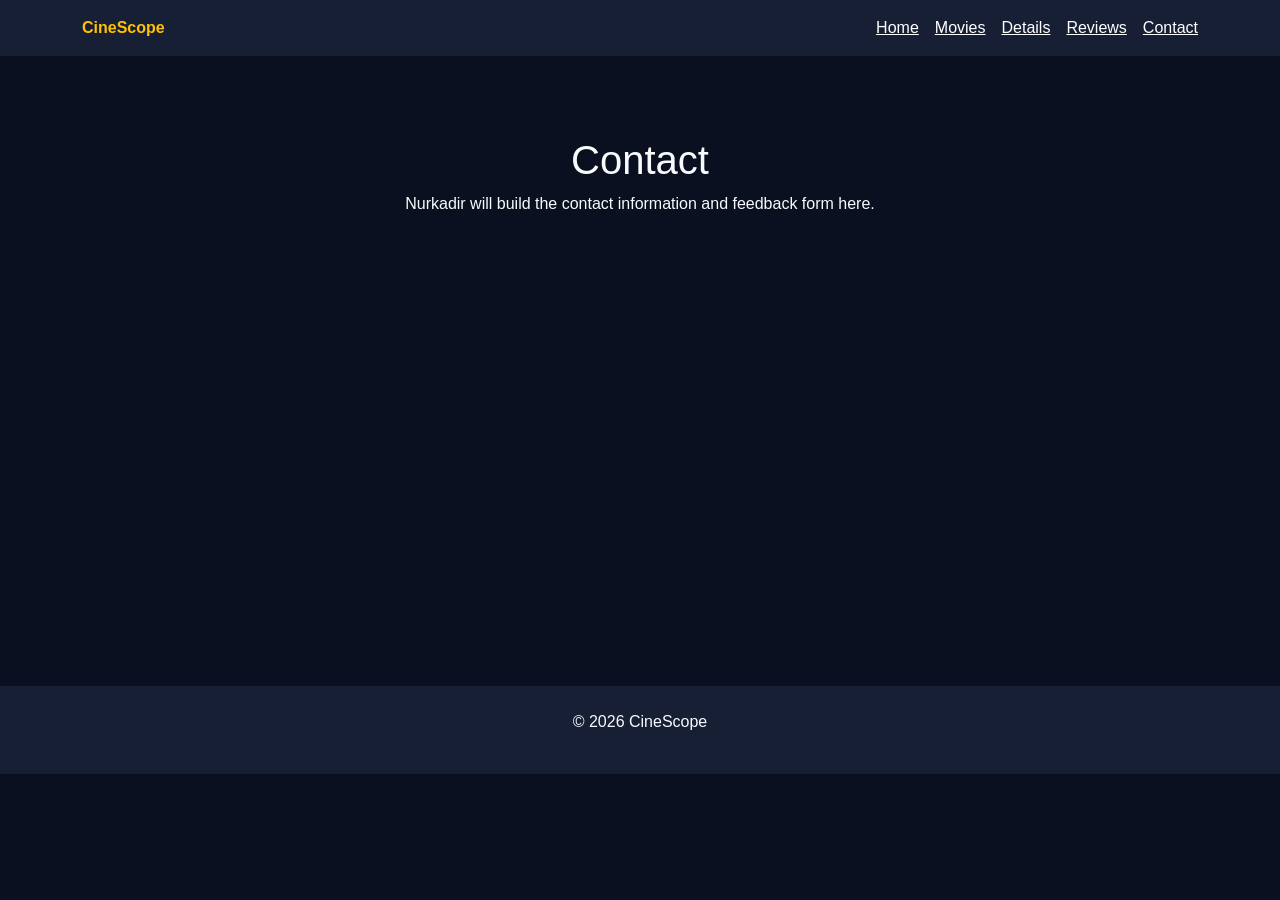
==== contact.html @ edc7028c "Initialize movie midterm project" ====
<!doctype html>
<html lang="en">
<head><meta charset="UTF-8"><meta name="viewport" content="width=device-width, initial-scale=1"><title>CineScope | Contact</title><link href="https://cdn.jsdelivr.net/npm/bootstrap@5.3.3/dist/css/bootstrap.min.css" rel="stylesheet"><link rel="stylesheet" href="css/style.css"><link rel="stylesheet" href="css/nurkadir.css"></head>
<body><header class="site-header"><nav class="site-navigation container py-3" aria-label="Main navigation"><a class="navbar-brand text-warning fw-bold" href="index.html">CineScope</a><div class="d-flex flex-wrap gap-3"><a class="text-white" href="index.html">Home</a><a class="text-white" href="movies.html">Movies</a><a class="text-white" href="movie-details.html">Details</a><a class="text-white" href="reviews.html">Reviews</a><a class="text-white" href="contact.html">Contact</a></div></nav></header><main class="placeholder-page container"><h1>Contact</h1><p>Nurkadir will build the contact information and feedback form here.</p></main><footer class="site-footer py-4"><div class="container text-center"><p>© 2026 CineScope</p></div></footer><script src="https://cdn.jsdelivr.net/npm/bootstrap@5.3.3/dist/js/bootstrap.bundle.min.js"></script></body>
</html>
---- css/style.css ----
:root {
  --color-bg: #0b1020;
  --color-surface: #171f35;
  --color-accent: #f5c518;
  --color-text: #f8fafc;
  --font-size-base: 1rem;
}

* {
  box-sizing: border-box;
}

body {
  margin: 0;
  color: var(--color-text);
  background: var(--color-bg);
  font-family: Arial, sans-serif;
}

main {
  min-height: 70vh;
}

.site-header,
.site-footer {
  background: var(--color-surface);
}

.site-navigation {
  display: flex;
  align-items: center;
  justify-content: space-between;
  gap: 1rem;
}

.placeholder-page {
  padding: 5rem 1rem;
  text-align: center;
}

a:focus-visible,
button:focus-visible,
input:focus-visible,
textarea:focus-visible {
  outline: 3px solid var(--color-accent);
  outline-offset: 3px;
}

@media (max-width: 767.98px) {
  .placeholder-page {
    padding: 3rem 1rem;
  }
}
---- css/nurkadir.css ----
/* Nurkadir: styles for reviews.html and contact.html */
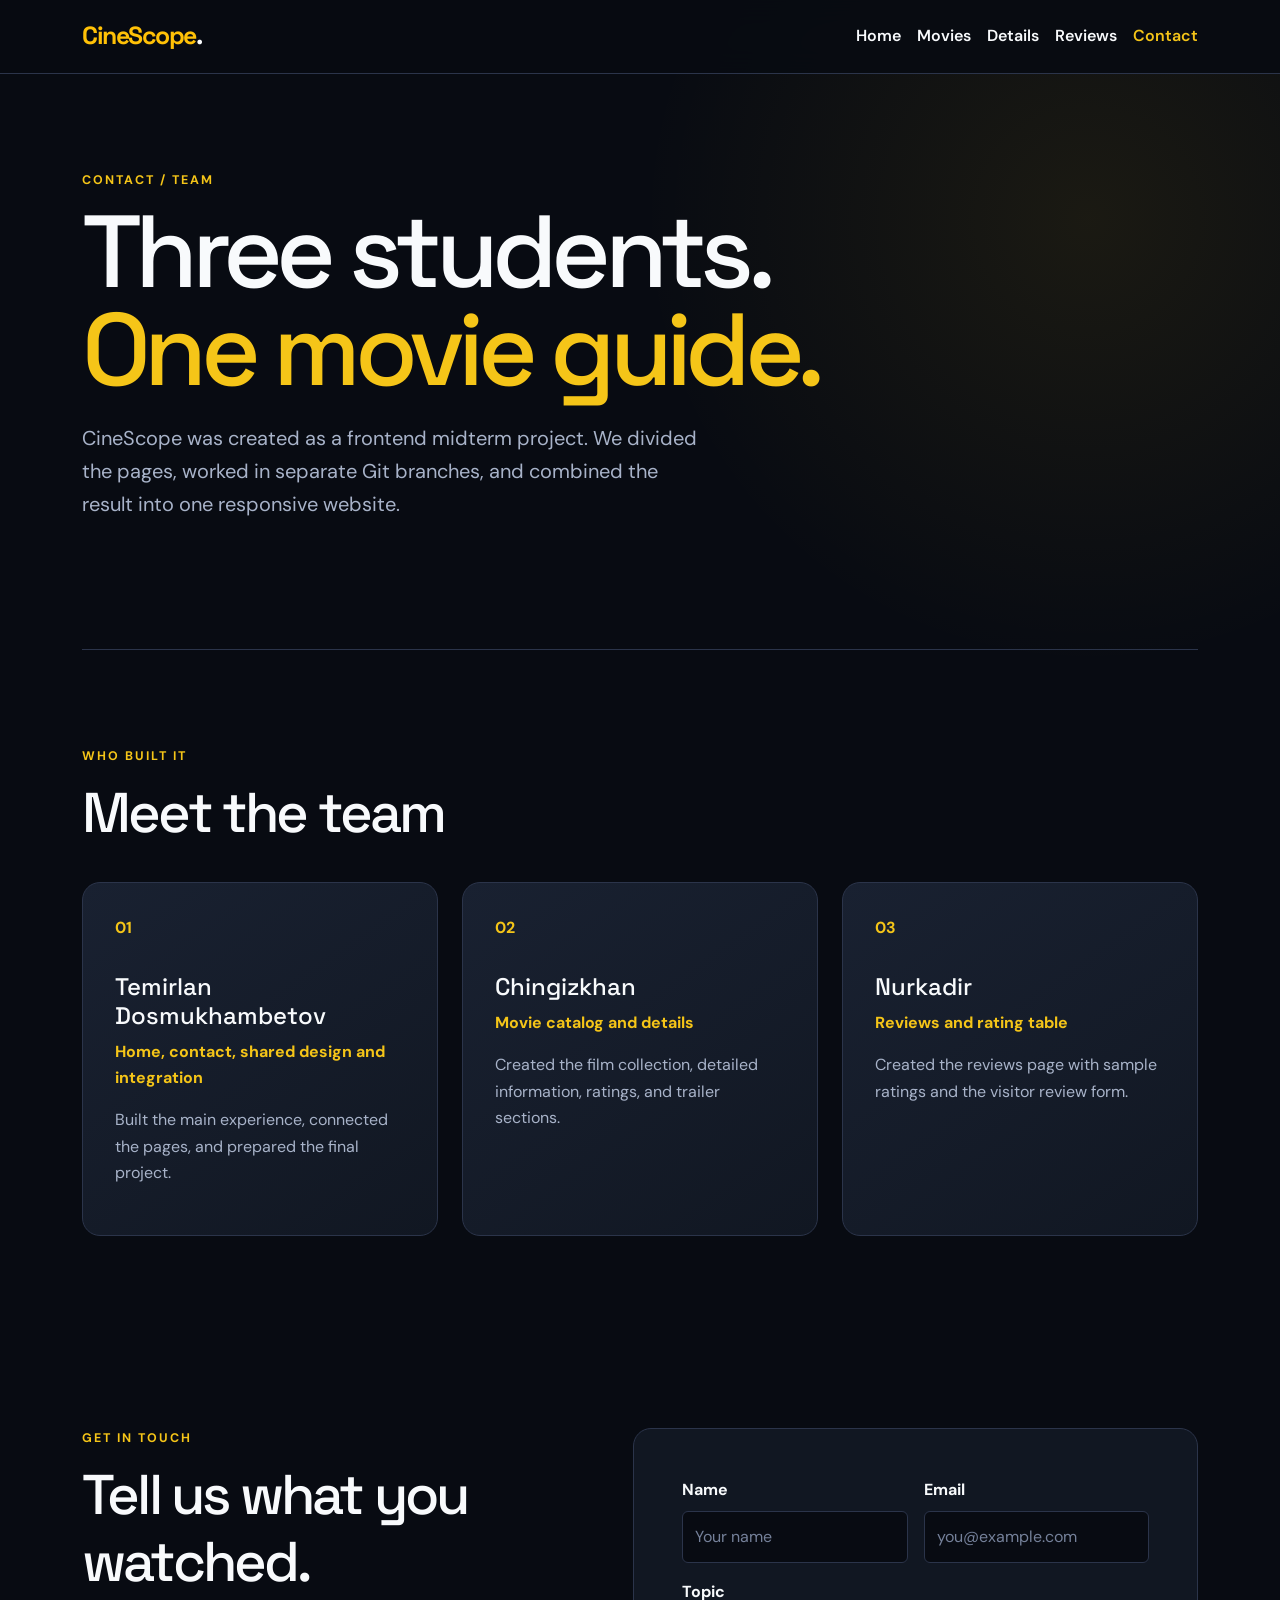
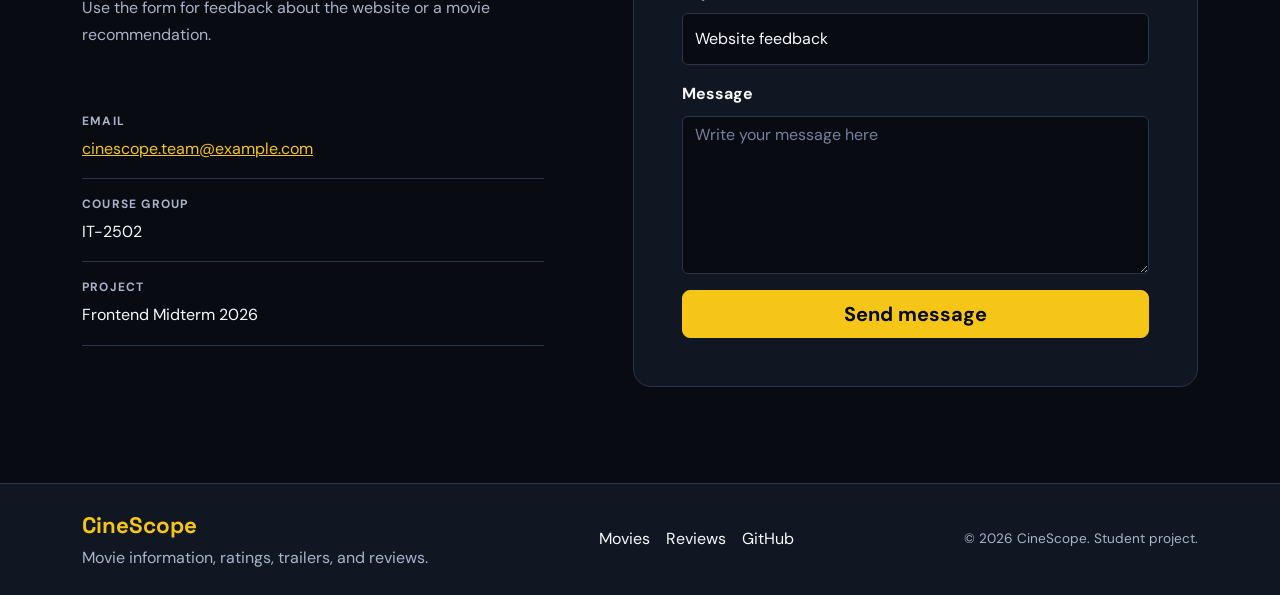
==== commit 8a07fbc6: "Complete Temirlan pages and project documentation" ====
--- a/contact.html
+++ b/contact.html
@@ -1,5 +1,71 @@
 <!doctype html>
 <html lang="en">
-<head><meta charset="UTF-8"><meta name="viewport" content="width=device-width, initial-scale=1"><title>CineScope | Contact</title><link href="https://cdn.jsdelivr.net/npm/bootstrap@5.3.3/dist/css/bootstrap.min.css" rel="stylesheet"><link rel="stylesheet" href="css/style.css"><link rel="stylesheet" href="css/nurkadir.css"></head>
-<body><header class="site-header"><nav class="site-navigation container py-3" aria-label="Main navigation"><a class="navbar-brand text-warning fw-bold" href="index.html">CineScope</a><div class="d-flex flex-wrap gap-3"><a class="text-white" href="index.html">Home</a><a class="text-white" href="movies.html">Movies</a><a class="text-white" href="movie-details.html">Details</a><a class="text-white" href="reviews.html">Reviews</a><a class="text-white" href="contact.html">Contact</a></div></nav></header><main class="placeholder-page container"><h1>Contact</h1><p>Nurkadir will build the contact information and feedback form here.</p></main><footer class="site-footer py-4"><div class="container text-center"><p>© 2026 CineScope</p></div></footer><script src="https://cdn.jsdelivr.net/npm/bootstrap@5.3.3/dist/js/bootstrap.bundle.min.js"></script></body>
+<head>
+  <meta charset="UTF-8">
+  <meta name="viewport" content="width=device-width, initial-scale=1">
+  <meta name="description" content="Meet the CineScope student team and send feedback about the movie website.">
+  <title>CineScope | Contact</title>
+  <link rel="preconnect" href="https://fonts.googleapis.com">
+  <link rel="preconnect" href="https://fonts.gstatic.com" crossorigin>
+  <link href="https://fonts.googleapis.com/css2?family=DM+Sans:wght@400;500;600;700&amp;family=Space+Grotesk:wght@500;600;700&amp;display=swap" rel="stylesheet">
+  <link href="https://cdn.jsdelivr.net/npm/bootstrap@5.3.3/dist/css/bootstrap.min.css" rel="stylesheet">
+  <link rel="stylesheet" href="css/style.css">
+</head>
+<body class="contact-page">
+  <a class="skip-link" href="#main-content">Skip to content</a>
+  <header class="site-header">
+    <nav class="site-navigation container py-3" aria-label="Main navigation">
+      <a class="navbar-brand text-warning fw-bold" href="index.html">CineScope<span class="brand-dot" aria-hidden="true">.</span></a>
+      <div class="nav-links d-flex flex-wrap gap-3">
+        <a href="index.html">Home</a><a href="movies.html">Movies</a><a href="movie-details.html">Details</a><a href="reviews.html">Reviews</a><a href="contact.html" aria-current="page">Contact</a>
+      </div>
+    </nav>
+  </header>
+
+  <main id="main-content" class="contact-main container section-space">
+    <section class="contact-intro">
+      <p class="eyebrow">CONTACT / TEAM</p>
+      <h1>Three students.<br><span>One movie guide.</span></h1>
+      <p>CineScope was created as a frontend midterm project. We divided the pages, worked in separate Git branches, and combined the result into one responsive website.</p>
+    </section>
+
+    <section class="team-section" aria-labelledby="team-title">
+      <div class="section-heading"><div><p class="eyebrow">WHO BUILT IT</p><h2 id="team-title">Meet the team</h2></div></div>
+      <div class="row g-4">
+        <div class="col-12 col-md-6 col-lg-4"><article class="team-card"><span class="member-number">01</span><h3>Temirlan Dosmukhambetov</h3><p class="member-role">Home, contact, shared design and integration</p><p>Built the main experience, connected the pages, and prepared the final project.</p></article></div>
+        <div class="col-12 col-md-6 col-lg-4"><article class="team-card"><span class="member-number">02</span><h3>Chingizkhan</h3><p class="member-role">Movie catalog and details</p><p>Created the film collection, detailed information, ratings, and trailer sections.</p></article></div>
+        <div class="col-12 col-md-6 col-lg-4"><article class="team-card"><span class="member-number">03</span><h3>Nurkadir</h3><p class="member-role">Reviews and rating table</p><p>Created the reviews page with sample ratings and the visitor review form.</p></article></div>
+      </div>
+    </section>
+
+    <section class="contact-layout" aria-labelledby="message-title">
+      <div class="contact-details">
+        <p class="eyebrow">GET IN TOUCH</p><h2 id="message-title">Tell us what you watched.</h2><p>Use the form for feedback about the website or a movie recommendation.</p>
+        <dl class="contact-list">
+          <div><dt>Email</dt><dd><a href="mailto:cinescope.team@example.com">cinescope.team@example.com</a></dd></div>
+          <div><dt>Course group</dt><dd>IT-2502</dd></div>
+          <div><dt>Project</dt><dd>Frontend Midterm 2026</dd></div>
+        </dl>
+      </div>
+
+      <form class="contact-form" action="#" method="post">
+        <div class="row g-3">
+          <div class="col-12 col-md-6"><label class="form-label" for="contact-name">Name</label><input class="form-control" id="contact-name" name="name" type="text" placeholder="Your name" required></div>
+          <div class="col-12 col-md-6"><label class="form-label" for="contact-email">Email</label><input class="form-control" id="contact-email" name="email" type="email" placeholder="you@example.com" required></div>
+          <div class="col-12"><label class="form-label" for="contact-topic">Topic</label><select class="form-select" id="contact-topic" name="topic"><option>Website feedback</option><option>Movie recommendation</option><option>Question for the team</option></select></div>
+          <div class="col-12"><label class="form-label" for="contact-message">Message</label><textarea class="form-control" id="contact-message" name="message" rows="6" placeholder="Write your message here" required></textarea></div>
+          <div class="col-12"><button class="btn btn-warning btn-lg w-100" type="submit">Send message</button></div>
+        </div>
+      </form>
+    </section>
+  </main>
+
+  <footer class="site-footer py-4">
+    <div class="container footer-content">
+      <div><a class="footer-brand" href="index.html">CineScope</a><p class="mb-0">Movie information, ratings, trailers, and reviews.</p></div>
+      <div class="footer-links"><a href="movies.html">Movies</a><a href="reviews.html">Reviews</a><a href="https://github.com/TemirlanDosDos/movie-midterm-2026" target="_blank" rel="noopener noreferrer">GitHub</a></div>
+      <p class="footer-copy mb-0">© 2026 CineScope. Student project.</p>
+    </div>
+  </footer>
+</body>
 </html>
--- a/css/style.css
+++ b/css/style.css
@@ -1,54 +1,353 @@
 :root {
-  --color-bg: #0b1020;
-  --color-surface: #171f35;
+  --color-bg: #080b12;
+  --color-surface: #111722;
+  --color-surface-light: #192131;
   --color-accent: #f5c518;
+  --color-accent-soft: #ffe47d;
   --color-text: #f8fafc;
+  --color-muted: #a8b3c9;
+  --color-border: #2b344a;
   --font-size-base: 1rem;
-}
-
-* {
-  box-sizing: border-box;
-}
+  --page-radius: 18px;
+}
+
+* { box-sizing: border-box; }
+html { scroll-behavior: smooth; }
 
 body {
   margin: 0;
-  color: var(--color-text);
-  background: var(--color-bg);
-  font-family: Arial, sans-serif;
-}
-
-main {
-  min-height: 70vh;
-}
-
-.site-header,
-.site-footer {
-  background: var(--color-surface);
+  min-width: 320px;
+  color: var(--color-text);
+  background: radial-gradient(circle at 85% 10%, rgba(245, 197, 24, .08), transparent 28rem), var(--color-bg);
+  font-family: "DM Sans", Arial, sans-serif;
+  font-size: var(--font-size-base);
+  line-height: 1.65;
+}
+
+main { min-height: 70vh; }
+h1, h2, h3, .navbar-brand, .footer-brand { font-family: "Space Grotesk", Arial, sans-serif; }
+a { color: inherit; }
+img { max-width: 100%; }
+
+.site-header {
+  position: sticky;
+  top: 0;
+  z-index: 1000;
+  background: rgba(8, 11, 18, .92);
+  border-bottom: 1px solid var(--color-border);
+  backdrop-filter: blur(14px);
 }
 
 .site-navigation {
   display: flex;
   align-items: center;
   justify-content: space-between;
-  gap: 1rem;
-}
-
-.placeholder-page {
-  padding: 5rem 1rem;
-  text-align: center;
-}
+  gap: 1.5rem;
+}
+
+.navbar-brand {
+  font-size: 1.55rem;
+  letter-spacing: -.06em;
+  text-decoration: none;
+}
+
+.brand-dot { color: var(--color-text); }
+
+.site-navigation a:not(.navbar-brand) {
+  color: var(--color-text);
+  text-decoration: none;
+  font-weight: 600;
+  transition: color .2s ease;
+}
+
+.site-navigation a:hover,
+.site-navigation a[aria-current="page"] { color: var(--color-accent); }
+
+.skip-link {
+  position: fixed;
+  top: -80px;
+  left: 1rem;
+  z-index: 2000;
+  padding: .7rem 1rem;
+  color: #080b12;
+  background: var(--color-accent);
+  border-radius: .5rem;
+  font-weight: 700;
+  transition: top .2s ease;
+}
+
+.skip-link:focus { top: 1rem; }
 
 a:focus-visible,
 button:focus-visible,
 input:focus-visible,
+select:focus-visible,
 textarea:focus-visible {
   outline: 3px solid var(--color-accent);
-  outline-offset: 3px;
+  outline-offset: 4px;
+}
+
+.eyebrow {
+  margin-bottom: .8rem;
+  color: var(--color-accent);
+  font-size: .78rem;
+  font-weight: 700;
+  letter-spacing: .16em;
+}
+
+.section-space { padding-top: 6rem; padding-bottom: 6rem; }
+.hero { padding-top: 5rem; padding-bottom: 5rem; }
+
+.hero h1,
+.contact-intro h1 {
+  max-width: 760px;
+  margin-bottom: 1.5rem;
+  font-size: clamp(3rem, 8vw, 6.5rem);
+  line-height: .95;
+  letter-spacing: -.065em;
+}
+
+.hero-description,
+.contact-intro > p:last-child {
+  max-width: 630px;
+  margin-bottom: 2rem;
+  color: var(--color-muted);
+  font-size: clamp(1.05rem, 2vw, 1.25rem);
+}
+
+.btn-warning {
+  color: #080b12;
+  background: var(--color-accent);
+  border-color: var(--color-accent);
+  font-weight: 700;
+}
+
+.btn-warning:hover { color: #080b12; background: var(--color-accent-soft); border-color: var(--color-accent-soft); }
+
+.hero-facts {
+  display: flex;
+  flex-wrap: wrap;
+  gap: 2rem;
+  margin: 3rem 0 0;
+  padding: 0;
+  list-style: none;
+}
+
+.hero-facts li { display: grid; gap: .1rem; }
+.hero-facts strong { color: var(--color-accent); font-family: "Space Grotesk", Arial, sans-serif; font-size: 1.8rem; }
+.hero-facts span { color: var(--color-muted); font-size: .82rem; text-transform: uppercase; letter-spacing: .08em; }
+
+.poster-stage { position: relative; min-height: 590px; overflow: hidden; border-radius: var(--page-radius); }
+
+.poster {
+  position: absolute;
+  width: min(54%, 310px);
+  aspect-ratio: 2 / 3;
+  object-fit: cover;
+  border: 1px solid rgba(255, 255, 255, .2);
+  border-radius: var(--page-radius);
+  box-shadow: 0 30px 70px rgba(0, 0, 0, .55);
+}
+
+.poster-main { top: 0; left: 50%; z-index: 3; transform: translateX(-50%); }
+.poster-left { top: 5rem; left: 0; z-index: 1; transform: rotate(-8deg); }
+.poster-right { top: 5rem; right: 0; z-index: 2; transform: rotate(8deg); }
+
+.poster-label {
+  position: absolute;
+  right: 0;
+  bottom: 0;
+  z-index: 5;
+  padding: .65rem .9rem;
+  color: #080b12;
+  background: var(--color-accent);
+  border-radius: 999px;
+  font-size: .75rem;
+  font-weight: 800;
+  letter-spacing: .1em;
+}
+
+.featured-section {
+  background: var(--color-surface);
+  border-top: 1px solid var(--color-border);
+  border-bottom: 1px solid var(--color-border);
+}
+
+.section-heading {
+  display: flex;
+  align-items: end;
+  justify-content: space-between;
+  gap: 1rem;
+  margin-bottom: 2.2rem;
+}
+
+.section-heading h2,
+.community-panel h2,
+.contact-layout h2 {
+  margin: 0;
+  font-size: clamp(2rem, 5vw, 3.5rem);
+  letter-spacing: -.05em;
+}
+
+.text-link { color: var(--color-accent); font-weight: 700; text-decoration: none; }
+
+.feature-card {
+  position: relative;
+  height: 100%;
+  overflow: hidden;
+  background: var(--color-bg);
+  border: 1px solid var(--color-border);
+  border-radius: var(--page-radius);
+  transition: transform .25s ease, border-color .25s ease;
+}
+
+.feature-card:hover { transform: translateY(-8px); border-color: var(--color-accent); }
+.feature-card img { width: 100%; aspect-ratio: 16 / 10; object-fit: cover; object-position: center 24%; }
+.feature-card-body { position: relative; padding: 1.5rem; }
+.feature-card h3 { margin-bottom: 1rem; font-size: 1.75rem; }
+.feature-card a { color: var(--color-accent); font-weight: 700; text-decoration: none; }
+
+.score {
+  position: absolute;
+  top: -1.2rem;
+  right: 1rem;
+  padding: .45rem .7rem;
+  color: #080b12;
+  background: var(--color-accent);
+  border-radius: 999px;
+  font-weight: 800;
+}
+
+.movie-year { margin-bottom: .4rem; color: var(--color-muted); font-size: .75rem; letter-spacing: .1em; }
+
+.genre-grid {
+  display: grid;
+  grid-template-columns: repeat(2, minmax(0, 1fr));
+  border-top: 1px solid var(--color-border);
+  border-left: 1px solid var(--color-border);
+}
+
+.genre-grid a {
+  display: flex;
+  justify-content: space-between;
+  padding: 2rem;
+  color: var(--color-text);
+  border-right: 1px solid var(--color-border);
+  border-bottom: 1px solid var(--color-border);
+  font-family: "Space Grotesk", Arial, sans-serif;
+  font-size: clamp(1.25rem, 3vw, 2rem);
+  text-decoration: none;
+  transition: color .2s ease, background-color .2s ease;
+}
+
+.genre-grid a:hover { color: #080b12; background: var(--color-accent); }
+.genre-grid span { font-size: .8rem; }
+
+.community-panel {
+  display: flex;
+  align-items: center;
+  justify-content: space-between;
+  gap: 2rem;
+  padding: clamp(2rem, 6vw, 4rem);
+  background: linear-gradient(135deg, #171f35, #0f1420);
+  border: 1px solid var(--color-border);
+  border-radius: var(--page-radius);
+}
+
+.community-panel p:not(.eyebrow) { max-width: 620px; margin: 1rem 0 0; color: var(--color-muted); }
+
+.site-footer { color: var(--color-muted); background: var(--color-surface); border-top: 1px solid var(--color-border); }
+
+.footer-content {
+  display: flex;
+  align-items: center;
+  justify-content: space-between;
+  flex-wrap: wrap;
+  gap: 1.25rem 2rem;
+}
+
+.footer-brand { color: var(--color-accent); font-size: 1.4rem; font-weight: 700; text-decoration: none; }
+.footer-links { display: flex; flex-wrap: wrap; gap: 1rem; }
+.footer-links a { color: var(--color-text); text-decoration: none; }
+.footer-links a:hover { color: var(--color-accent); }
+.footer-copy { font-size: .85rem; }
+
+.contact-main { padding-bottom: 6rem; }
+.contact-intro { padding-bottom: 6rem; border-bottom: 1px solid var(--color-border); }
+.contact-intro h1 span { color: var(--color-accent); }
+.team-section { padding: 6rem 0; }
+
+.team-card {
+  position: relative;
+  height: 100%;
+  padding: 2rem;
+  background: var(--color-surface);
+  border: 1px solid var(--color-border);
+  border-radius: var(--page-radius);
+}
+
+.team-card:nth-child(odd) { background: linear-gradient(145deg, var(--color-surface-light), var(--color-surface)); }
+.team-card h3 { margin: 2rem 0 .5rem; font-size: 1.5rem; }
+.member-number, .member-role { color: var(--color-accent); font-weight: 700; }
+.team-card p:last-child { color: var(--color-muted); }
+
+.contact-layout {
+  display: grid;
+  grid-template-columns: minmax(0, .9fr) minmax(0, 1.1fr);
+  gap: clamp(2rem, 7vw, 6rem);
+  padding-top: 6rem;
+}
+
+.contact-details > p:not(.eyebrow) { color: var(--color-muted); }
+.contact-list { margin-top: 3rem; }
+.contact-list div { padding: 1rem 0; border-bottom: 1px solid var(--color-border); }
+.contact-list dt { color: var(--color-muted); font-size: .75rem; text-transform: uppercase; letter-spacing: .1em; }
+.contact-list dd { margin: .25rem 0 0; }
+.contact-list a { color: var(--color-accent); }
+
+.contact-form {
+  padding: clamp(1.5rem, 5vw, 3rem);
+  background: var(--color-surface);
+  border: 1px solid var(--color-border);
+  border-radius: var(--page-radius);
+}
+
+.form-label { font-weight: 700; }
+
+.form-control,
+.form-select {
+  min-height: 3.25rem;
+  color: var(--color-text);
+  background: var(--color-bg);
+  border: 1px solid var(--color-border);
+}
+
+.form-control::placeholder { color: #75819a; }
+
+.form-control:focus,
+.form-select:focus {
+  color: var(--color-text);
+  background: var(--color-bg);
+  border-color: var(--color-accent);
+  box-shadow: 0 0 0 .25rem rgba(245, 197, 24, .15);
+}
+
+@media (max-width: 991.98px) {
+  .hero { padding-top: 4rem; }
+  .poster-stage { min-height: 520px; }
+  .contact-layout { grid-template-columns: 1fr; }
 }
 
 @media (max-width: 767.98px) {
-  .placeholder-page {
-    padding: 3rem 1rem;
-  }
-}
-
+  .section-space, .team-section, .contact-layout { padding-top: 4rem; padding-bottom: 4rem; }
+  .site-navigation { align-items: flex-start; flex-direction: column; }
+  .nav-links { width: 100%; gap: .75rem 1rem !important; }
+  .hero { padding-top: 3rem; padding-bottom: 3rem; }
+  .hero h1, .contact-intro h1 { font-size: clamp(2.8rem, 16vw, 4.6rem); }
+  .poster-stage { min-height: 420px; }
+  .poster { width: 52%; }
+  .poster-left, .poster-right { top: 3.5rem; }
+  .section-heading, .community-panel, .footer-content { align-items: flex-start; flex-direction: column; }
+  .genre-grid { grid-template-columns: 1fr; }
+  .contact-intro { padding-bottom: 4rem; }
+}
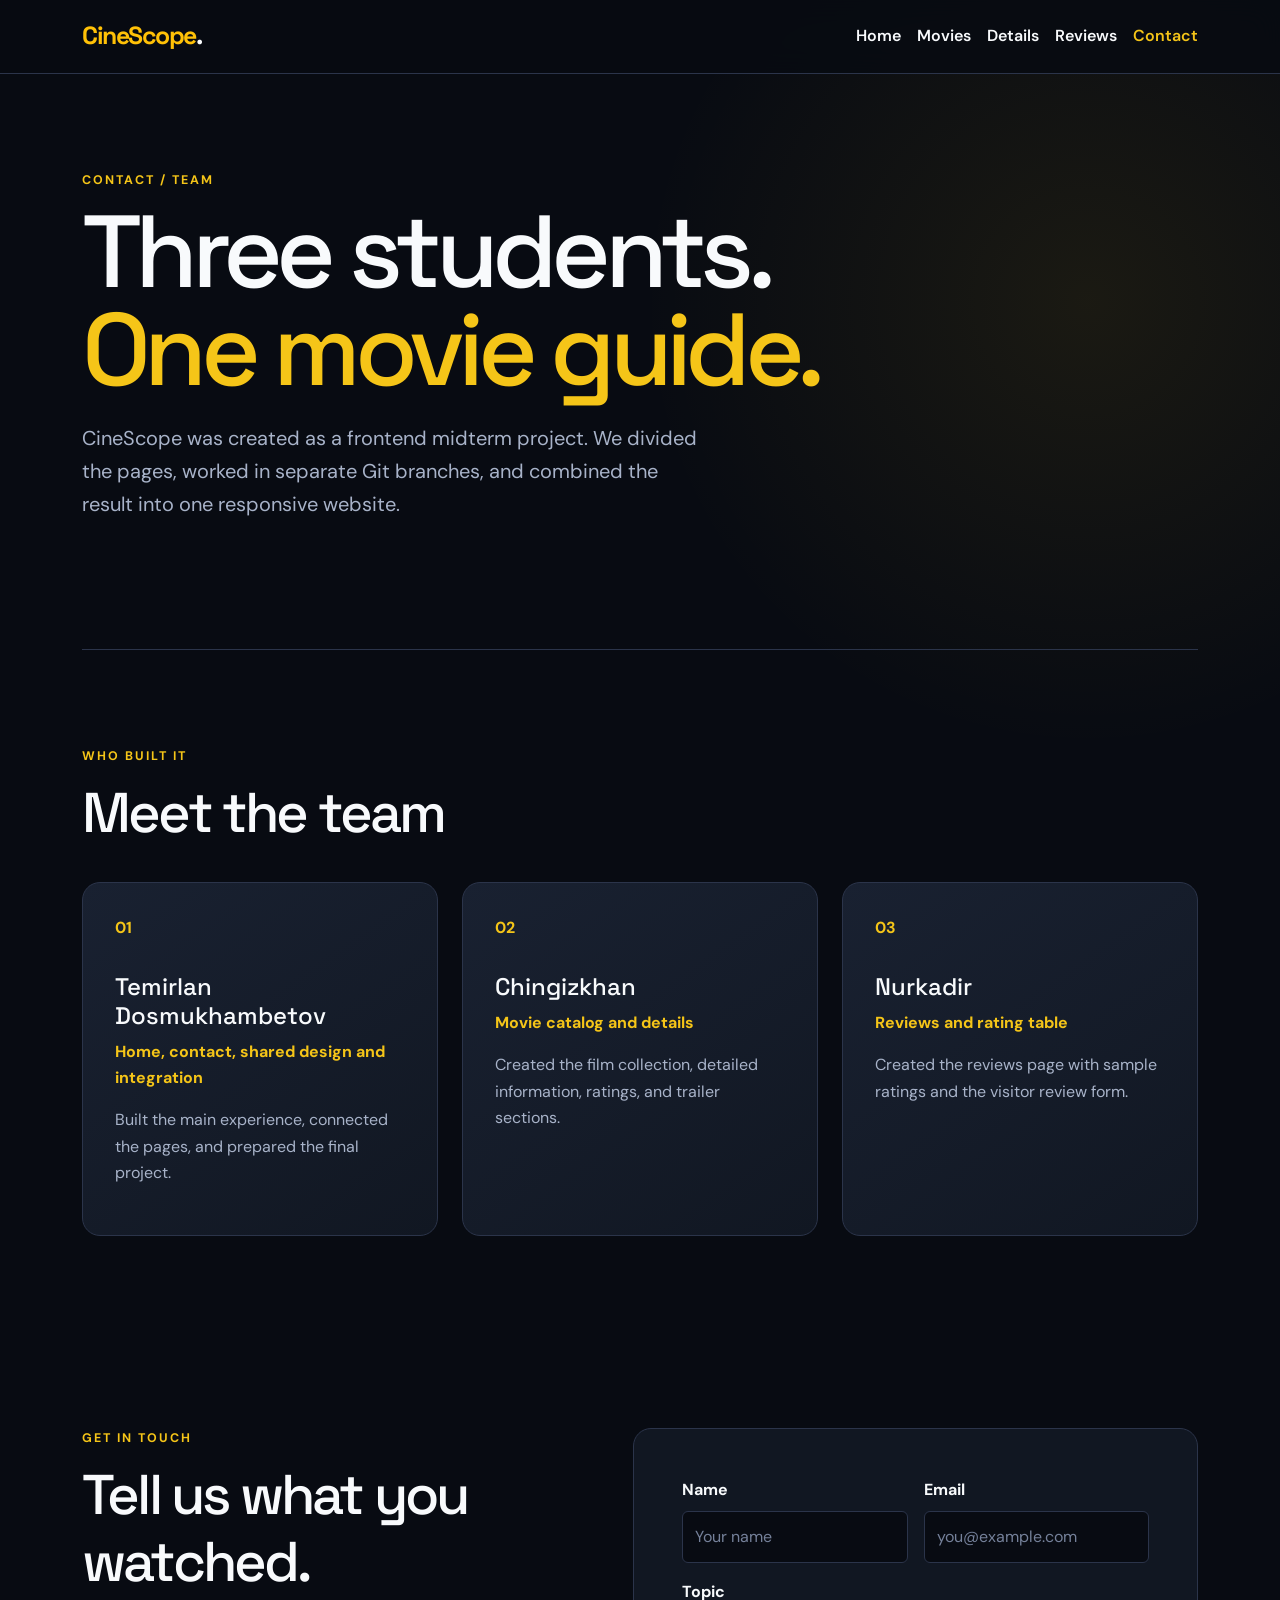
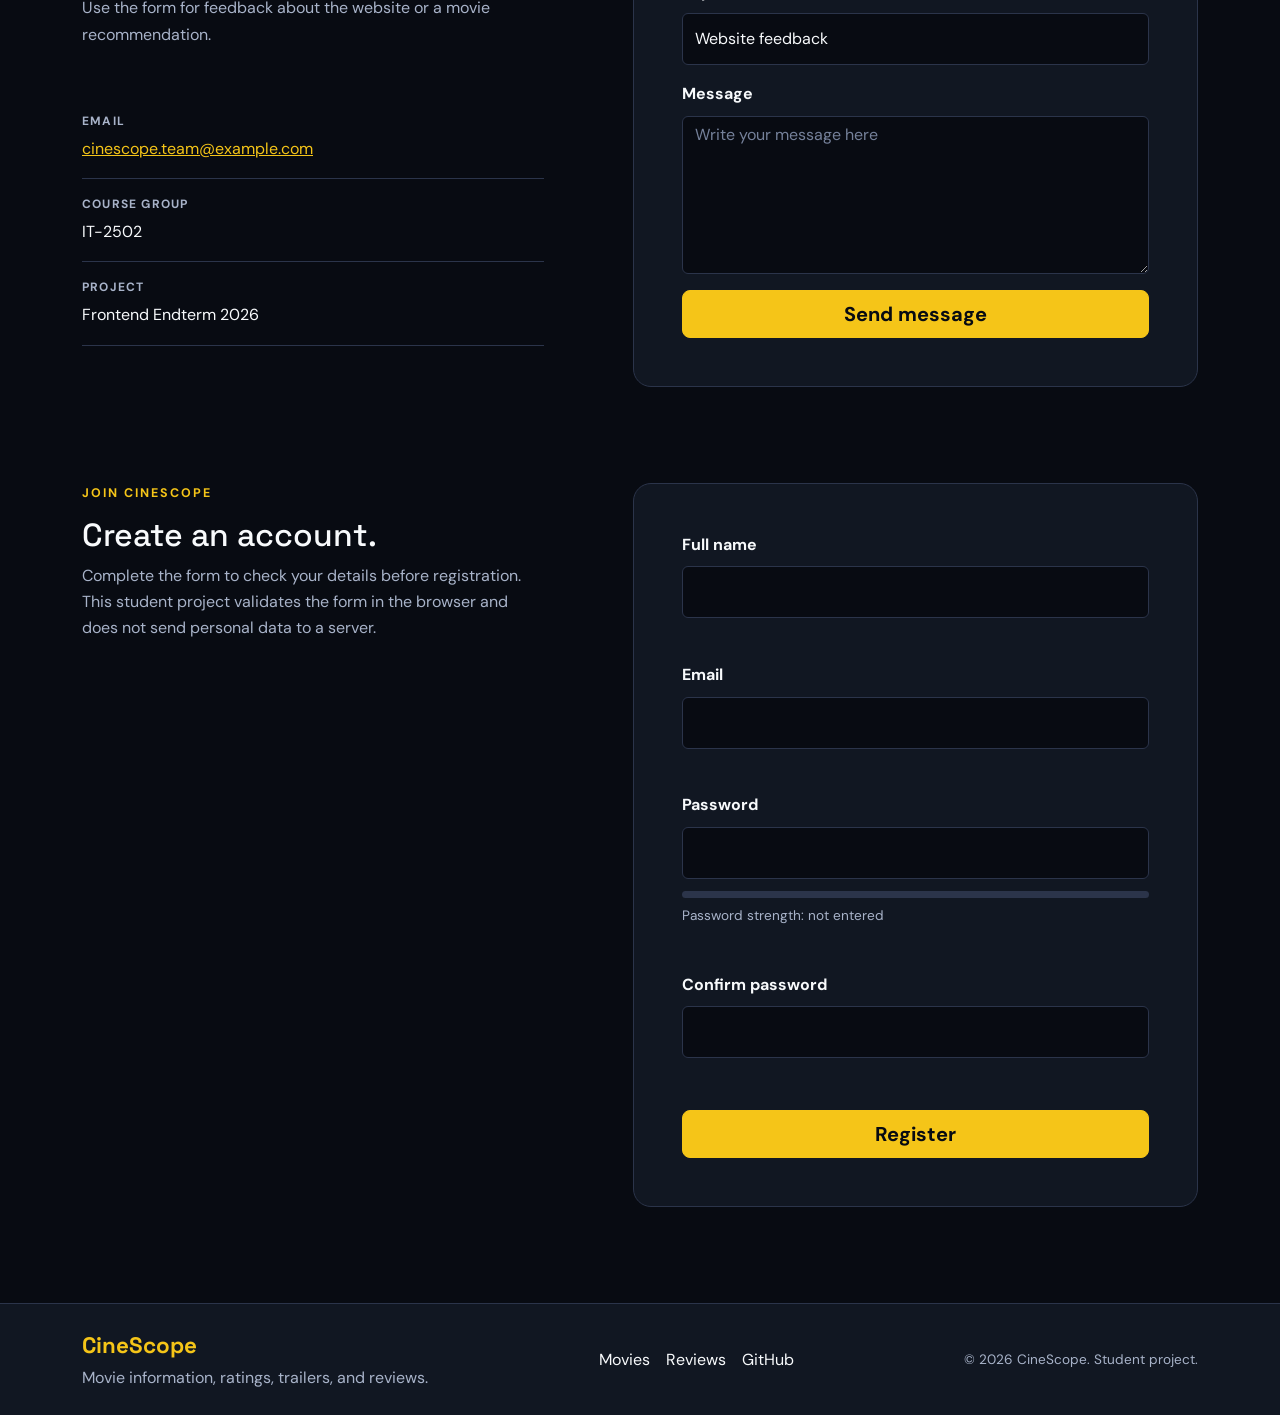
==== commit dd2f0355: "add registration validation" ====
--- a/contact.html
+++ b/contact.html
@@ -44,7 +44,7 @@
         <dl class="contact-list">
           <div><dt>Email</dt><dd><a href="mailto:cinescope.team@example.com">cinescope.team@example.com</a></dd></div>
           <div><dt>Course group</dt><dd>IT-2502</dd></div>
-          <div><dt>Project</dt><dd>Frontend Midterm 2026</dd></div>
+          <div><dt>Project</dt><dd>Frontend Endterm 2026</dd></div>
         </dl>
       </div>
 
@@ -58,6 +58,45 @@
         </div>
       </form>
     </section>
+
+    <section class="registration-section" aria-labelledby="register-title">
+      <div class="registration-copy">
+        <p class="eyebrow">JOIN CINESCOPE</p>
+        <h2 id="register-title">Create an account.</h2>
+        <p>Complete the form to check your details before registration. This student project validates the form in the browser and does not send personal data to a server.</p>
+      </div>
+
+      <form id="register-form" class="registration-form" novalidate>
+        <div class="mb-3">
+          <label class="form-label" for="register-name">Full name</label>
+          <input class="form-control" id="register-name" name="name" type="text" autocomplete="name" required>
+          <div id="name-feedback" class="field-feedback" aria-live="polite"></div>
+        </div>
+
+        <div class="mb-3">
+          <label class="form-label" for="register-email">Email</label>
+          <input class="form-control" id="register-email" name="email" type="email" autocomplete="email" required>
+          <div id="email-feedback" class="field-feedback" aria-live="polite"></div>
+        </div>
+
+        <div class="mb-3">
+          <label class="form-label" for="register-password">Password</label>
+          <input class="form-control" id="register-password" name="password" type="password" autocomplete="new-password" aria-describedby="password-strength password-feedback" required>
+          <div class="password-strength" aria-hidden="true"><span id="password-strength-bar"></span></div>
+          <div id="password-strength" class="strength-text">Password strength: not entered</div>
+          <div id="password-feedback" class="field-feedback" aria-live="polite"></div>
+        </div>
+
+        <div class="mb-4">
+          <label class="form-label" for="register-confirm">Confirm password</label>
+          <input class="form-control" id="register-confirm" name="confirm-password" type="password" autocomplete="new-password" required>
+          <div id="confirm-feedback" class="field-feedback" aria-live="polite"></div>
+        </div>
+
+        <button class="btn btn-warning btn-lg w-100" type="submit">Register</button>
+        <div id="register-alert" class="alert mt-3 mb-0 d-none" role="alert" aria-live="polite"></div>
+      </form>
+    </section>
   </main>
 
   <footer class="site-footer py-4">
@@ -67,5 +106,6 @@
       <p class="footer-copy mb-0">© 2026 CineScope. Student project.</p>
     </div>
   </footer>
+  <script src="js/script.js"></script>
 </body>
 </html>
--- a/css/style.css
+++ b/css/style.css
@@ -312,6 +312,49 @@
   border-radius: var(--page-radius);
 }
 
+.registration-section {
+  display: grid;
+  grid-template-columns: minmax(0, .9fr) minmax(0, 1.1fr);
+  gap: clamp(2rem, 7vw, 6rem);
+  padding-top: 6rem;
+}
+
+.registration-copy > p:not(.eyebrow) { color: var(--color-muted); }
+
+.registration-form {
+  padding: clamp(1.5rem, 5vw, 3rem);
+  background: var(--color-surface);
+  border: 1px solid var(--color-border);
+  border-radius: var(--page-radius);
+}
+
+.field-feedback {
+  min-height: 1.4rem;
+  margin-top: .35rem;
+  color: var(--color-muted);
+  font-size: .85rem;
+}
+
+.password-strength {
+  height: .45rem;
+  margin-top: .75rem;
+  overflow: hidden;
+  background: var(--color-border);
+  border-radius: 999px;
+}
+
+#password-strength-bar {
+  display: block;
+  width: 0;
+  height: 100%;
+  background: #dc3545;
+  transition: width .2s ease, background-color .2s ease;
+}
+
+#password-strength-bar.medium { background: #ffc107; }
+#password-strength-bar.strong { background: #198754; }
+.strength-text { margin-top: .45rem; color: var(--color-muted); font-size: .85rem; }
+
 .form-label { font-weight: 700; }
 
 .form-control,
@@ -335,11 +378,11 @@
 @media (max-width: 991.98px) {
   .hero { padding-top: 4rem; }
   .poster-stage { min-height: 520px; }
-  .contact-layout { grid-template-columns: 1fr; }
+  .contact-layout, .registration-section { grid-template-columns: 1fr; }
 }
 
 @media (max-width: 767.98px) {
-  .section-space, .team-section, .contact-layout { padding-top: 4rem; padding-bottom: 4rem; }
+  .section-space, .team-section, .contact-layout, .registration-section { padding-top: 4rem; padding-bottom: 4rem; }
   .site-navigation { align-items: flex-start; flex-direction: column; }
   .nav-links { width: 100%; gap: .75rem 1rem !important; }
   .hero { padding-top: 3rem; padding-bottom: 3rem; }
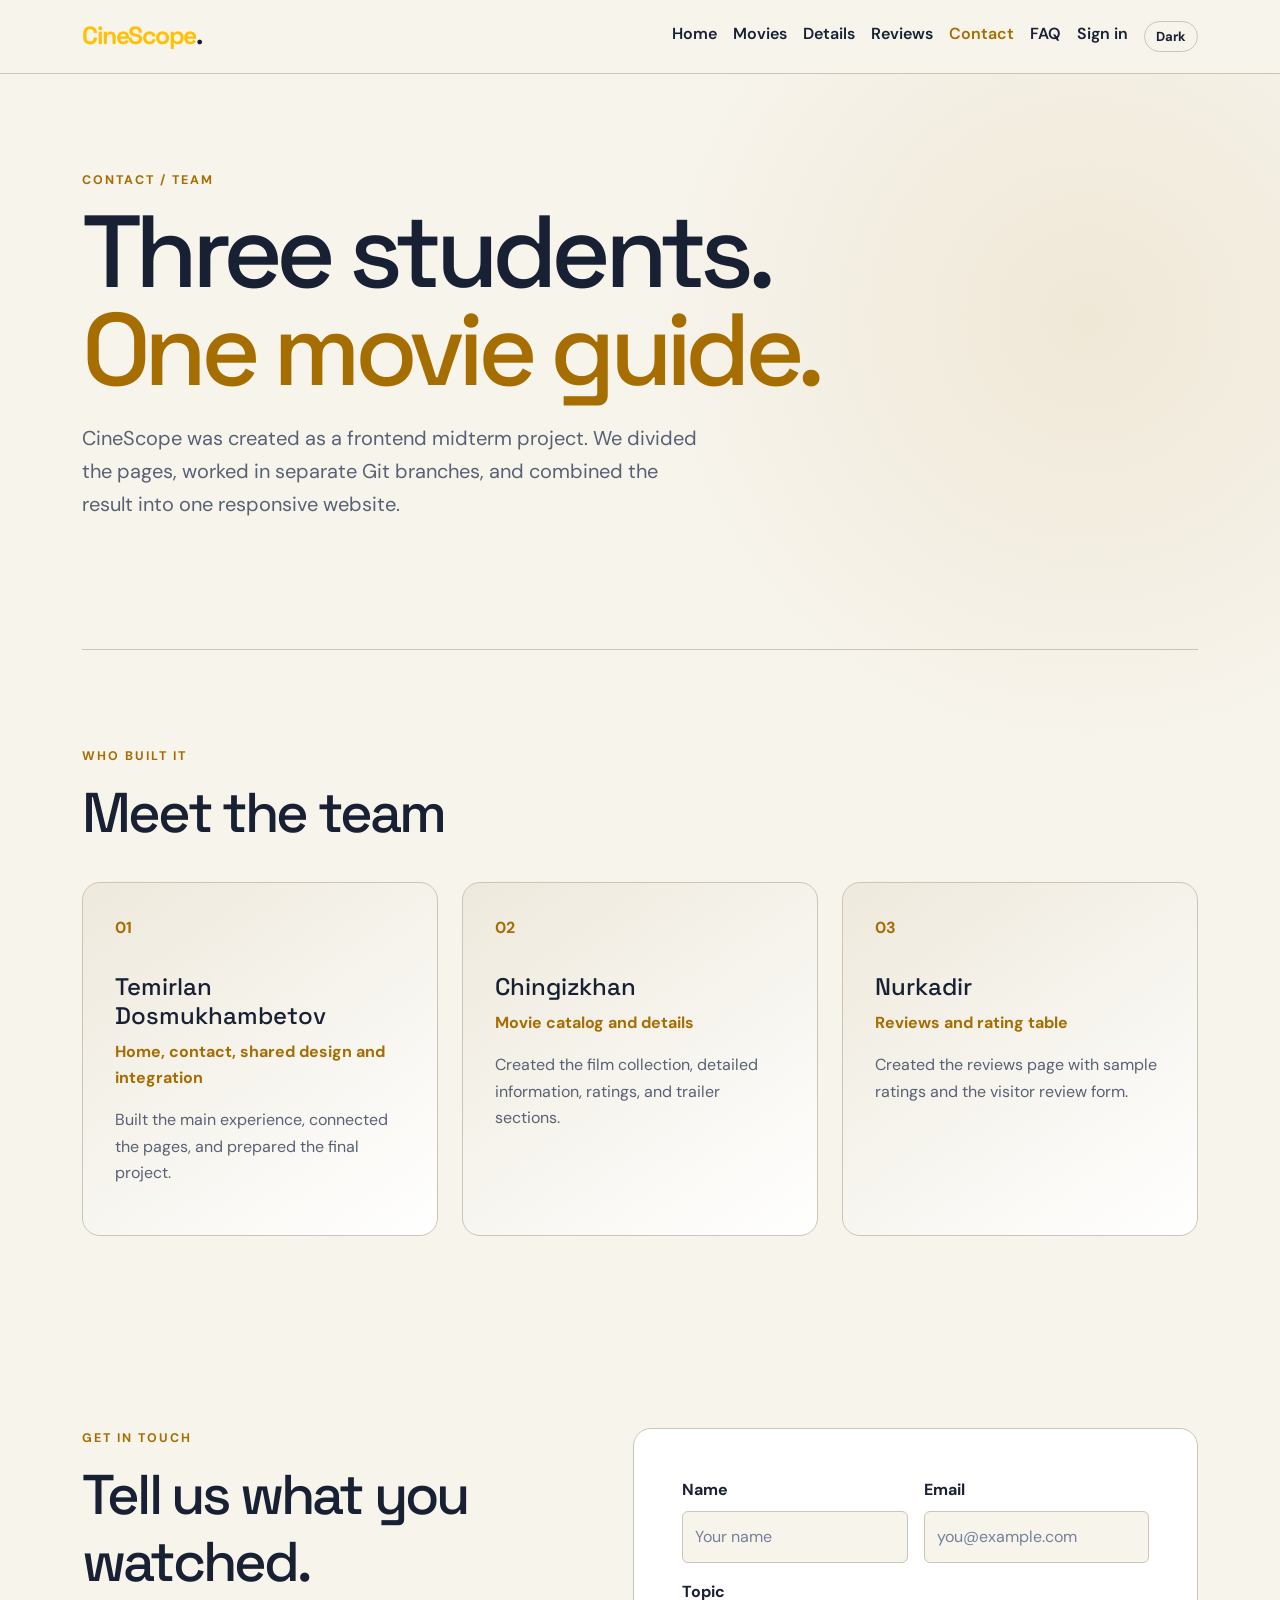
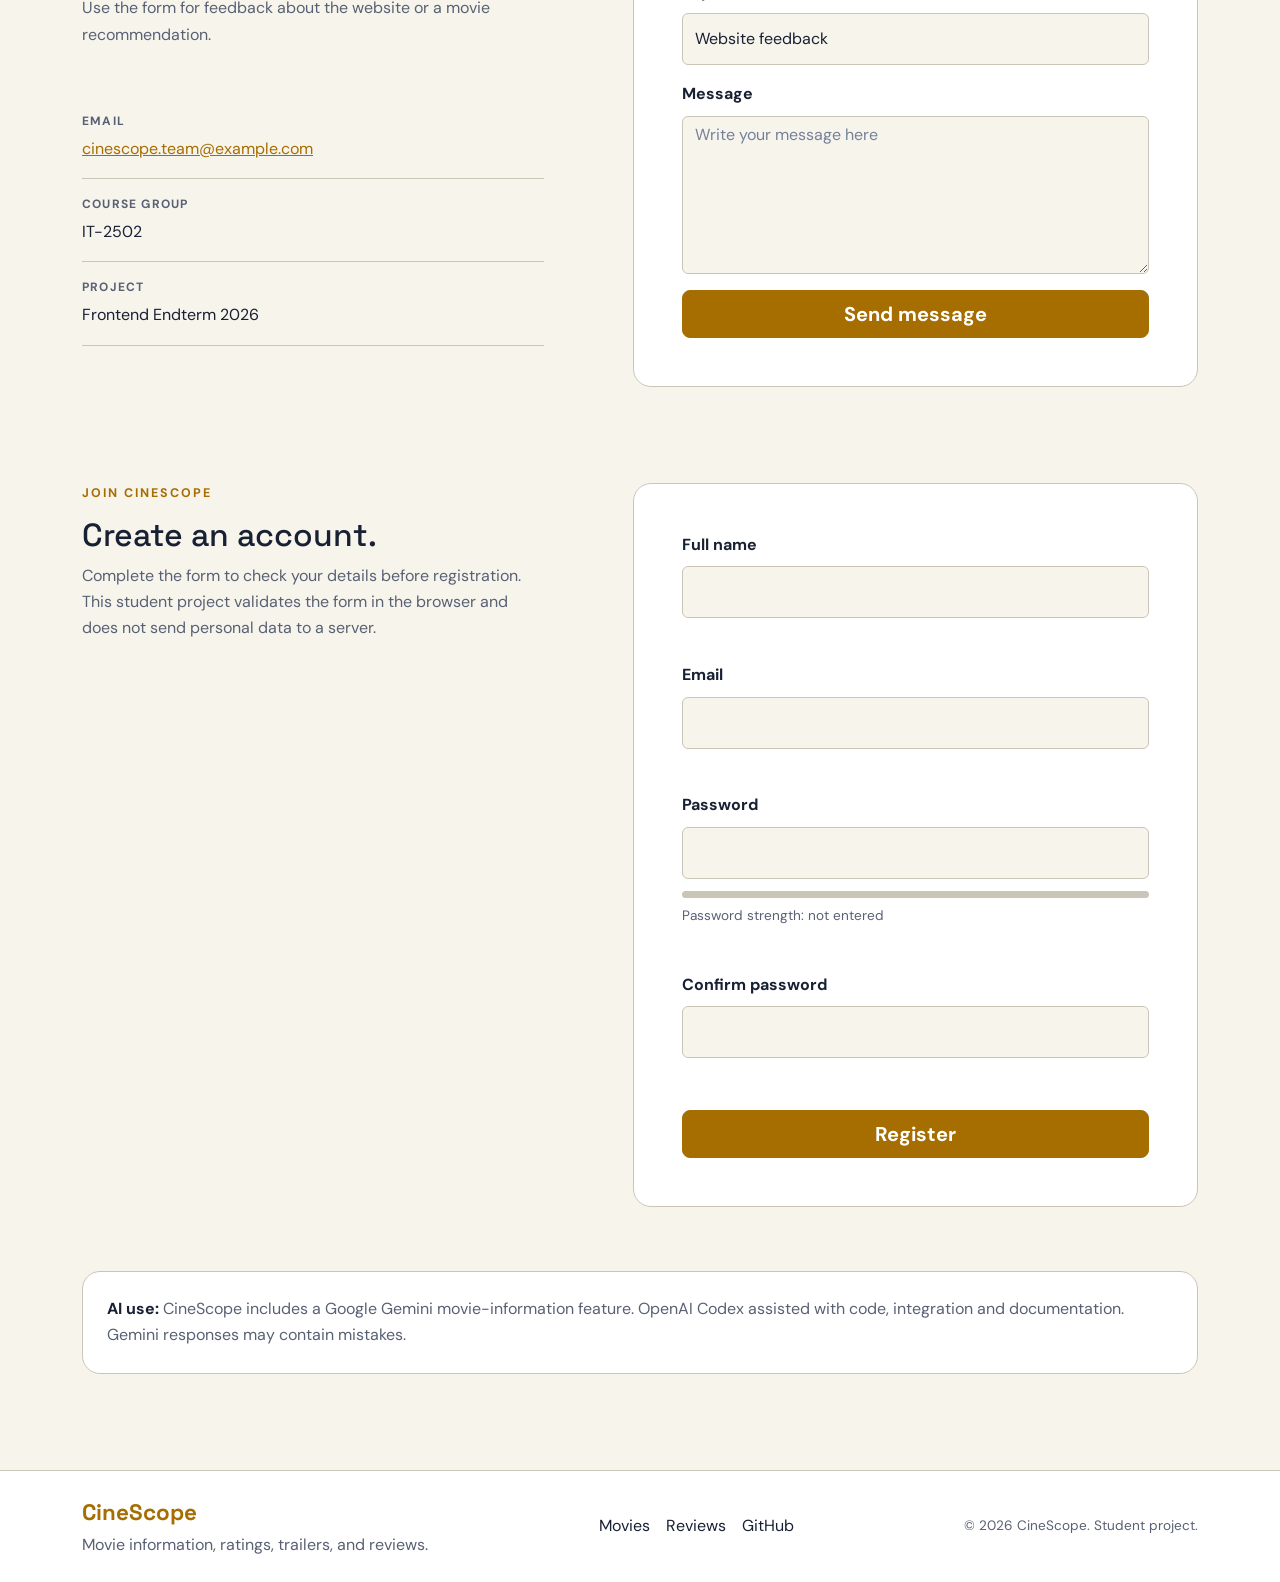
==== commit f87ee159: "Connect final pages and add themes and movie API setup" ====
--- a/contact.html
+++ b/contact.html
@@ -10,6 +10,7 @@
   <link href="https://fonts.googleapis.com/css2?family=DM+Sans:wght@400;500;600;700&amp;family=Space+Grotesk:wght@500;600;700&amp;display=swap" rel="stylesheet">
   <link href="https://cdn.jsdelivr.net/npm/bootstrap@5.3.3/dist/css/bootstrap.min.css" rel="stylesheet">
   <link rel="stylesheet" href="css/style.css">
+  <script src="js/main.js" defer></script>
 </head>
 <body class="contact-page">
   <a class="skip-link" href="#main-content">Skip to content</a>
@@ -17,7 +18,7 @@
     <nav class="site-navigation container py-3" aria-label="Main navigation">
       <a class="navbar-brand text-warning fw-bold" href="index.html">CineScope<span class="brand-dot" aria-hidden="true">.</span></a>
       <div class="nav-links d-flex flex-wrap gap-3">
-        <a href="index.html">Home</a><a href="movies.html">Movies</a><a href="movie-details.html">Details</a><a href="reviews.html">Reviews</a><a href="contact.html" aria-current="page">Contact</a>
+        <a href="index.html">Home</a><a href="movies.html">Movies</a><a href="movie-details.html">Details</a><a href="reviews.html">Reviews</a><a href="contact.html" aria-current="page">Contact</a><a href="faq.html">FAQ</a><a href="signin.html" data-account-link>Sign in</a>
       </div>
     </nav>
   </header>
@@ -97,6 +98,11 @@
         <div id="register-alert" class="alert mt-3 mb-0 d-none" role="alert" aria-live="polite"></div>
       </form>
     </section>
+
+    <aside class="ai-disclosure" aria-label="Artificial intelligence disclosure">
+      <strong>AI use:</strong> CineScope includes a Google Gemini movie-information feature.
+      OpenAI Codex assisted with code, integration and documentation. Gemini responses may contain mistakes.
+    </aside>
   </main>
 
   <footer class="site-footer py-4">
--- a/css/style.css
+++ b/css/style.css
@@ -7,9 +7,32 @@
   --color-text: #f8fafc;
   --color-muted: #a8b3c9;
   --color-border: #2b344a;
+  --header-bg: rgba(8, 11, 18, .92);
   --font-size-base: 1rem;
   --page-radius: 18px;
 }
+
+html[data-theme="light"] {
+  --color-bg: #f7f4ec;
+  --color-surface: #ffffff;
+  --color-surface-light: #eee9dc;
+  --color-accent: #a66d00;
+  --color-accent-soft: #d99b19;
+  --color-text: #182033;
+  --color-muted: #586174;
+  --color-border: #cbc5b8;
+  --header-bg: rgba(247, 244, 236, .94);
+  color-scheme: light;
+}
+
+html[data-theme="dark"] { color-scheme: dark; }
+
+html[data-theme="light"] .community-panel { background: var(--color-surface); }
+html[data-theme="light"] .btn-warning,
+html[data-theme="light"] .account-button:not(.account-button-secondary),
+html[data-theme="light"] .btn-submit { color: #fff; }
+html[data-theme="light"] .account-field-error { color: #a42121; }
+.site-navigation { flex-wrap: wrap; }
 
 * { box-sizing: border-box; }
 html { scroll-behavior: smooth; }
@@ -24,6 +47,15 @@
   line-height: 1.65;
 }
 
+html[data-theme="light"] body {
+  background: radial-gradient(circle at 85% 10%, rgba(166, 109, 0, .09), transparent 28rem), var(--color-bg);
+}
+
+html[data-theme="light"] .btn-outline-light {
+  color: var(--color-text);
+  border-color: var(--color-text);
+}
+
 main { min-height: 70vh; }
 h1, h2, h3, .navbar-brand, .footer-brand { font-family: "Space Grotesk", Arial, sans-serif; }
 a { color: inherit; }
@@ -33,10 +65,39 @@
   position: sticky;
   top: 0;
   z-index: 1000;
-  background: rgba(8, 11, 18, .92);
+  background: var(--header-bg);
   border-bottom: 1px solid var(--color-border);
   backdrop-filter: blur(14px);
 }
+
+.theme-toggle {
+  padding: .25rem .7rem;
+  color: var(--color-text);
+  background: transparent;
+  border: 1px solid var(--color-border);
+  border-radius: 999px;
+  font: inherit;
+  font-size: .82rem;
+  font-weight: 700;
+  cursor: pointer;
+}
+
+.theme-toggle:hover {
+  color: var(--color-bg);
+  background: var(--color-accent);
+  border-color: var(--color-accent);
+}
+
+.ai-disclosure {
+  margin-top: 4rem;
+  padding: 1.5rem;
+  color: var(--color-muted);
+  background: var(--color-surface);
+  border: 1px solid var(--color-border);
+  border-radius: var(--page-radius);
+}
+
+.ai-disclosure strong { color: var(--color-text); }
 
 .site-navigation {
   display: flex;
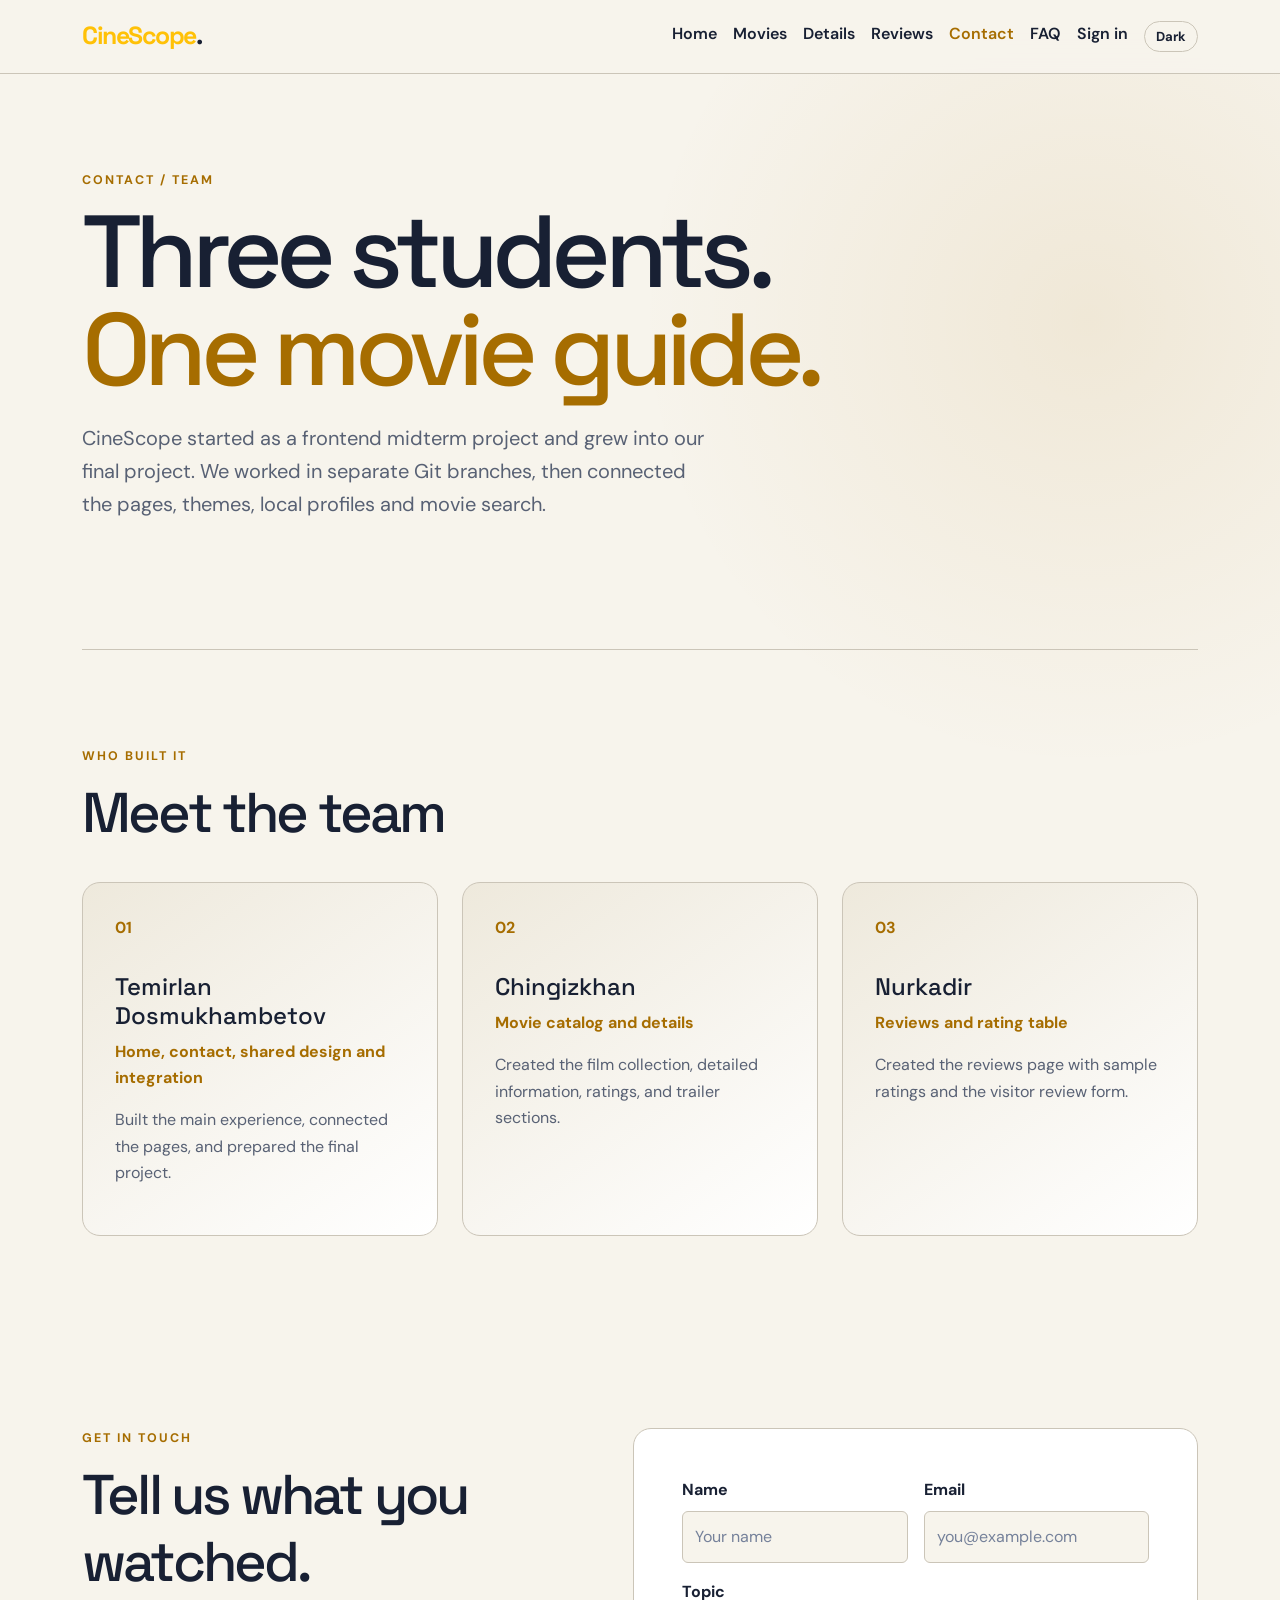
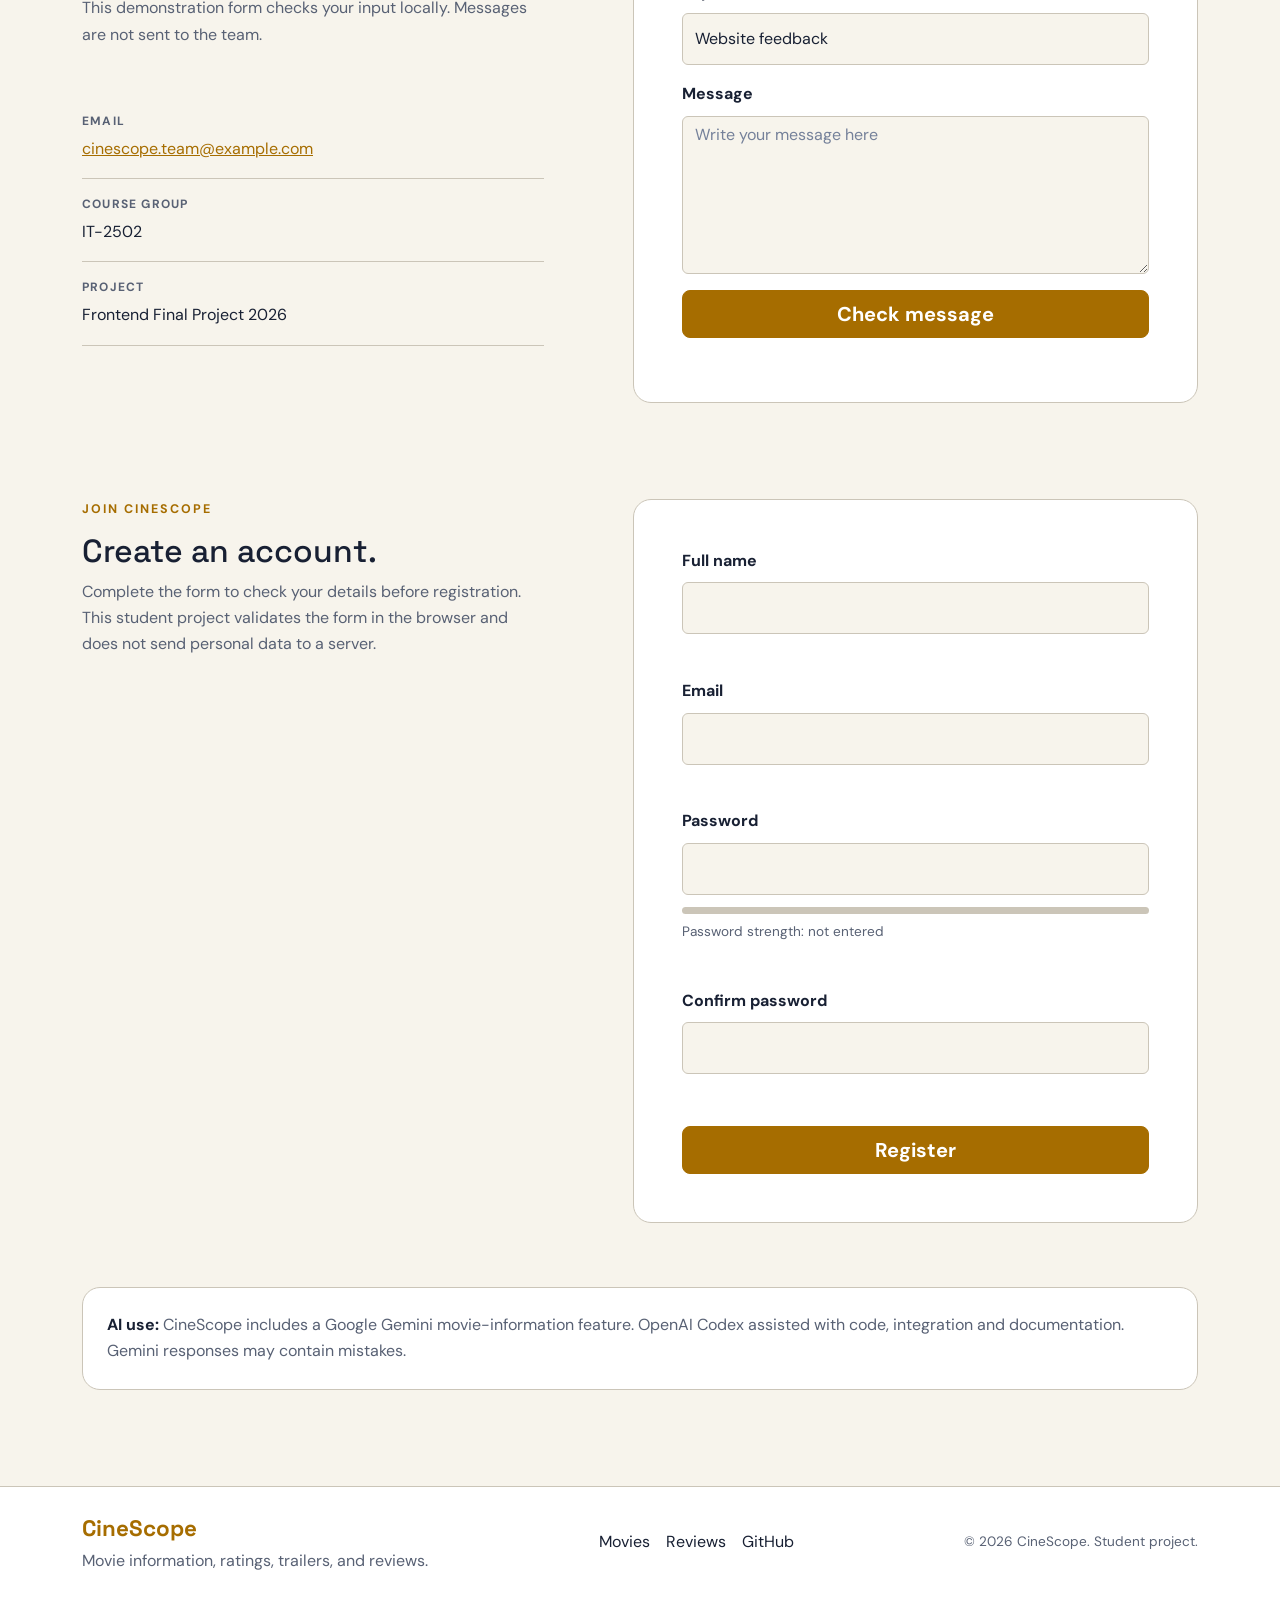
==== commit 7f94a9f2: "Finish final report and sync movie worker" ====
--- a/contact.html
+++ b/contact.html
@@ -27,7 +27,7 @@
     <section class="contact-intro">
       <p class="eyebrow">CONTACT / TEAM</p>
       <h1>Three students.<br><span>One movie guide.</span></h1>
-      <p>CineScope was created as a frontend midterm project. We divided the pages, worked in separate Git branches, and combined the result into one responsive website.</p>
+      <p>CineScope started as a frontend midterm project and grew into our final project. We worked in separate Git branches, then connected the pages, themes, local profiles and movie search.</p>
     </section>
 
     <section class="team-section" aria-labelledby="team-title">
@@ -41,11 +41,11 @@
 
     <section class="contact-layout" aria-labelledby="message-title">
       <div class="contact-details">
-        <p class="eyebrow">GET IN TOUCH</p><h2 id="message-title">Tell us what you watched.</h2><p>Use the form for feedback about the website or a movie recommendation.</p>
+        <p class="eyebrow">GET IN TOUCH</p><h2 id="message-title">Tell us what you watched.</h2><p>This demonstration form checks your input locally. Messages are not sent to the team.</p>
         <dl class="contact-list">
           <div><dt>Email</dt><dd><a href="mailto:cinescope.team@example.com">cinescope.team@example.com</a></dd></div>
           <div><dt>Course group</dt><dd>IT-2502</dd></div>
-          <div><dt>Project</dt><dd>Frontend Endterm 2026</dd></div>
+          <div><dt>Project</dt><dd>Frontend Final Project 2026</dd></div>
         </dl>
       </div>
 
@@ -55,7 +55,8 @@
           <div class="col-12 col-md-6"><label class="form-label" for="contact-email">Email</label><input class="form-control" id="contact-email" name="email" type="email" placeholder="you@example.com" required></div>
           <div class="col-12"><label class="form-label" for="contact-topic">Topic</label><select class="form-select" id="contact-topic" name="topic"><option>Website feedback</option><option>Movie recommendation</option><option>Question for the team</option></select></div>
           <div class="col-12"><label class="form-label" for="contact-message">Message</label><textarea class="form-control" id="contact-message" name="message" rows="6" placeholder="Write your message here" required></textarea></div>
-          <div class="col-12"><button class="btn btn-warning btn-lg w-100" type="submit">Send message</button></div>
+          <div class="col-12"><button class="btn btn-warning btn-lg w-100" type="submit">Check message</button></div>
+          <p id="contact-feedback" class="col-12 mb-0" role="status"></p>
         </div>
       </form>
     </section>
